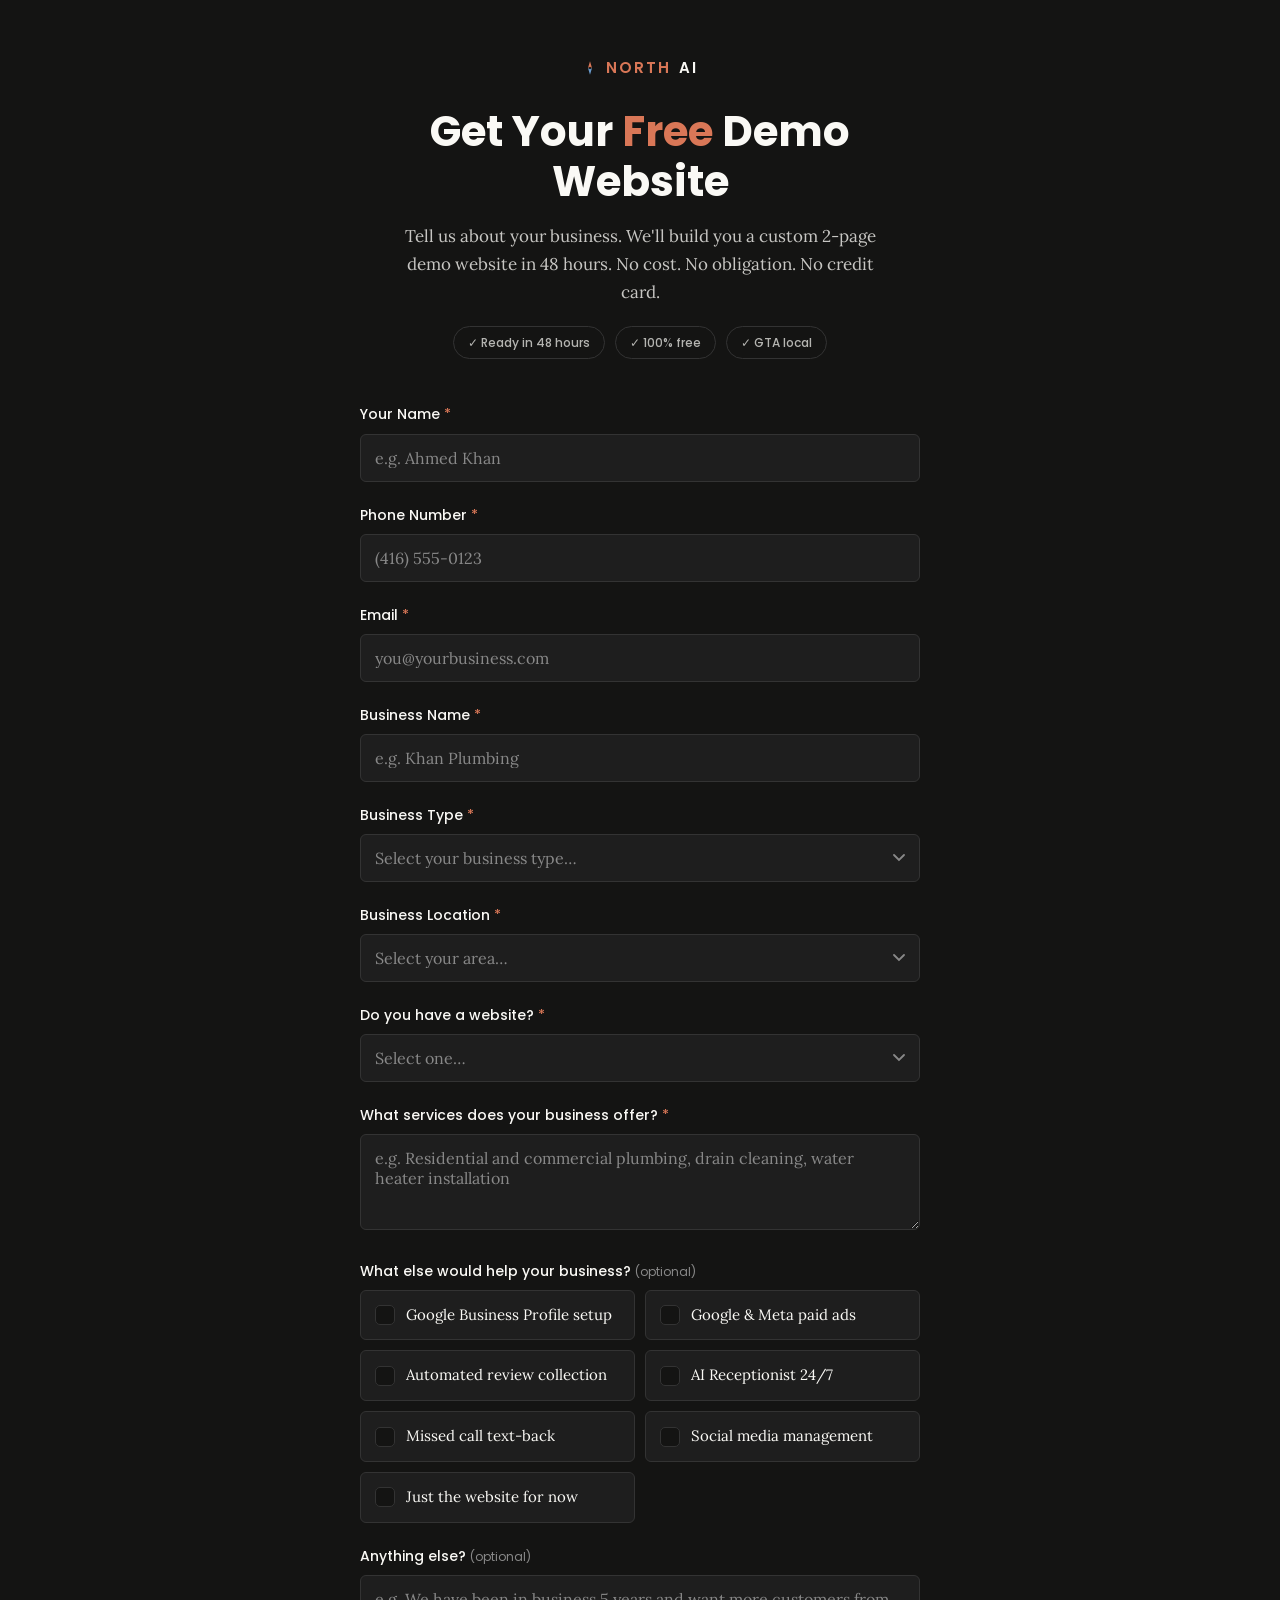
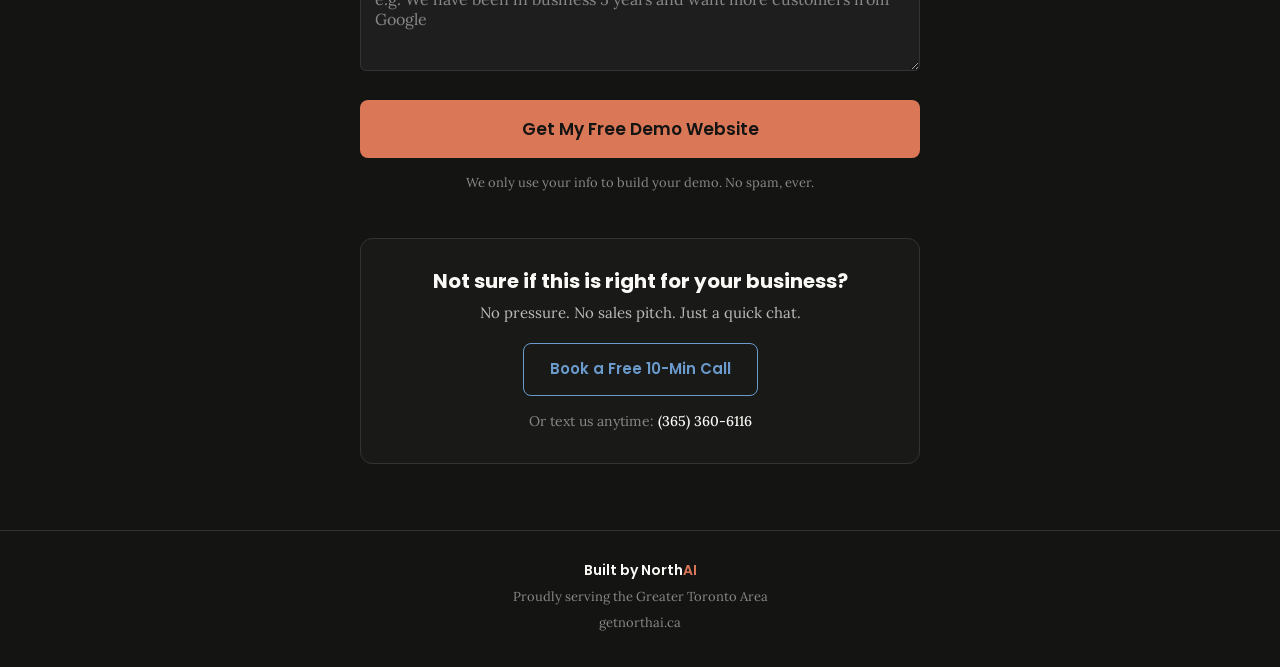
==== demo/index.html @ b4edab4e "Add /demo lead capture page for GTA businesses Co-Authored-By: Claude Opus 5 <noreply@anthropic.com>" ====
<!DOCTYPE html>
<html lang="en-CA">
<head>
<meta charset="UTF-8">
<meta name="viewport" content="width=device-width, initial-scale=1.0">
<title>Free Demo Website for GTA Businesses | NorthAI</title>
<meta name="description" content="Get a free 2-page demo website for your local business in 48 hours. SEO and AI search optimized. No cost, no obligation. NorthAI serves the Greater Toronto Area.">
<link rel="canonical" href="https://getnorthai.ca/demo">
<meta name="theme-color" content="#141413">
<link rel="icon" href="../favicon.svg" type="image/svg+xml">

<!-- Open Graph -->
<meta property="og:title" content="Free Demo Website for GTA Businesses | NorthAI">
<meta property="og:description" content="Get a free 2-page demo website for your local business in 48 hours. No cost, no obligation, no credit card.">
<meta property="og:type" content="website">
<meta property="og:url" content="https://getnorthai.ca/demo">
<meta property="og:locale" content="en_CA">

<!-- LocalBusiness schema -->
<script type="application/ld+json">
{
  "@context": "https://schema.org",
  "@type": "LocalBusiness",
  "name": "NorthAI",
  "description": "Digital agency building websites and AI automation for small businesses in the Greater Toronto Area.",
  "url": "https://getnorthai.ca",
  "telephone": "+1-365-360-6116",
  "areaServed": {
    "@type": "Place",
    "name": "Greater Toronto Area, Ontario, Canada"
  },
  "priceRange": "$$",
  "sameAs": ["https://getnorthai.ca"]
}
</script>

<link rel="preconnect" href="https://fonts.googleapis.com">
<link rel="preconnect" href="https://fonts.gstatic.com" crossorigin>
<link rel="stylesheet" href="https://fonts.googleapis.com/css2?family=Poppins:wght@500;600;700&family=Lora:ital,wght@0,400;0,500;1,400&display=swap">

<style>
:root{
  --bg:#141413;
  --text:#faf9f5;
  --accent:#d97757;
  --accent-2:#6a9bcc;
  --green:#788c5d;
  --input-bg:#1e1e1e;
  --input-border:#333333;
  --placeholder:#888888;
  --error:#e05d5d;
  --r-input:6px;
  --r-btn:8px;
}
*{box-sizing:border-box;margin:0;padding:0}
html{scroll-behavior:smooth}
body{
  background:var(--bg);
  color:var(--text);
  font-family:"Lora",Georgia,serif;
  font-size:16px;
  line-height:1.65;
  -webkit-font-smoothing:antialiased;
}
h1,h2,h3{font-family:"Poppins",system-ui,sans-serif;line-height:1.2}
a{color:var(--accent-2)}

.wrap{max-width:600px;margin:0 auto;padding:0 20px}

/* ===== Hero ===== */
.hero{padding:56px 0 36px;text-align:center}
.brand{
  display:inline-flex;align-items:center;gap:8px;
  font-family:"Poppins",sans-serif;font-weight:600;font-size:15px;
  letter-spacing:.14em;text-transform:uppercase;color:var(--accent);
  margin-bottom:26px;
}
.brand svg{flex:0 0 auto}
.hero h1{font-size:clamp(30px,7vw,42px);font-weight:700;margin-bottom:14px}
.hero h1 em{color:var(--accent);font-style:normal}
.hero .sub{color:rgba(250,249,245,.78);font-size:17px;max-width:46ch;margin:0 auto}
.badges{display:flex;justify-content:center;gap:10px;flex-wrap:wrap;margin-top:20px}
.badge{
  font-family:"Poppins",sans-serif;font-size:12px;font-weight:500;
  border:1px solid var(--input-border);border-radius:999px;
  padding:6px 14px;color:rgba(250,249,245,.7);
}

/* ===== Form ===== */
.form-card{padding:8px 0 10px}
.field{margin-bottom:22px}
label{
  display:block;font-family:"Poppins",sans-serif;font-weight:500;
  font-size:14px;margin-bottom:7px;
}
label .req{color:var(--accent)}
label .opt{color:var(--placeholder);font-weight:400;font-size:12px}
input[type=text],input[type=tel],input[type=email],select,textarea{
  width:100%;background:var(--input-bg);border:1px solid var(--input-border);
  border-radius:var(--r-input);color:var(--text);
  font-family:"Lora",serif;font-size:16px;padding:13px 14px;
  transition:border-color .25s ease,box-shadow .25s ease;
  appearance:none;-webkit-appearance:none;
}
select{
  background-image:url("data:image/svg+xml,%3Csvg xmlns='http://www.w3.org/2000/svg' width='12' height='8'%3E%3Cpath d='M1 1l5 5 5-5' stroke='%23888888' stroke-width='1.8' fill='none' stroke-linecap='round'/%3E%3C/svg%3E");
  background-repeat:no-repeat;background-position:right 14px center;
  padding-right:38px;cursor:pointer;
}
select:invalid{color:var(--placeholder)}
select option{color:var(--text);background:var(--input-bg)}
textarea{min-height:96px;resize:vertical}
::placeholder{color:var(--placeholder);opacity:1}
input:focus,select:focus,textarea:focus{
  outline:none;border-color:var(--accent);
  box-shadow:0 0 0 3px rgba(217,119,87,.22);
}
.field.invalid input,.field.invalid select,.field.invalid textarea{border-color:var(--error)}
.err{
  display:none;color:var(--error);font-size:13px;margin-top:6px;
  font-family:"Poppins",sans-serif;
}
.field.invalid .err{display:block}

/* checkboxes */
.checks{display:grid;grid-template-columns:1fr;gap:10px}
.check{
  display:flex;align-items:center;gap:11px;cursor:pointer;
  background:var(--input-bg);border:1px solid var(--input-border);
  border-radius:var(--r-input);padding:12px 14px;
  transition:border-color .2s ease;
  font-family:"Lora",serif;font-size:15px;font-weight:400;margin-bottom:0;
}
.check:hover{border-color:#4a4a4a}
.check input{position:absolute;opacity:0;pointer-events:none}
.check .box{
  flex:0 0 auto;width:20px;height:20px;border-radius:5px;
  border:1.5px solid var(--input-border);background:var(--bg);
  display:grid;place-items:center;transition:all .2s ease;
}
.check .box svg{opacity:0;transform:scale(.6);transition:all .15s ease}
.check input:checked + .box{background:var(--accent);border-color:var(--accent)}
.check input:checked + .box svg{opacity:1;transform:scale(1)}
.check input:focus-visible + .box{box-shadow:0 0 0 3px rgba(217,119,87,.3)}

/* submit */
.submit-btn{
  width:100%;margin-top:6px;
  background:var(--accent);color:#141413;border:0;border-radius:var(--r-btn);
  font-family:"Poppins",sans-serif;font-weight:600;font-size:17px;
  padding:16px 24px;cursor:pointer;
  display:flex;align-items:center;justify-content:center;gap:10px;
  transition:transform .2s ease,background .2s ease,opacity .2s ease;
}
.submit-btn:hover{transform:translateY(-2px);background:#e08662}
.submit-btn:disabled{opacity:.65;cursor:not-allowed;transform:none}
.spinner{
  width:18px;height:18px;border-radius:50%;flex:0 0 auto;
  border:2.5px solid rgba(20,20,19,.3);border-top-color:#141413;
  animation:spin .7s linear infinite;display:none;
}
.submit-btn.loading .spinner{display:block}
@keyframes spin{to{transform:rotate(360deg)}}
.form-fail{
  display:none;margin-top:14px;padding:13px 16px;border-radius:var(--r-input);
  background:rgba(224,93,93,.12);border:1px solid rgba(224,93,93,.4);
  color:#f3b8b8;font-size:14.5px;
}
.form-fail.show{display:block}
.privacy{margin-top:14px;text-align:center;font-size:13px;color:var(--placeholder)}

/* ===== Thank-you state ===== */
.thanks{display:none;text-align:center;padding:46px 0 30px}
.thanks.show{display:block;animation:fadeUp .5s ease both}
@keyframes fadeUp{from{opacity:0;transform:translateY(16px)}to{opacity:1;transform:none}}
.thanks .tick{
  width:64px;height:64px;border-radius:50%;margin:0 auto 22px;
  background:rgba(120,140,93,.15);border:1.5px solid var(--green);
  display:grid;place-items:center;color:var(--green);
}
.thanks h2{font-size:30px;margin-bottom:12px}
.thanks p{color:rgba(250,249,245,.8);margin-bottom:6px}
.thanks .txt{margin-top:16px;font-family:"Poppins",sans-serif;font-size:14px}
.thanks .txt a{color:var(--accent);text-decoration:none;font-weight:600}

/* ===== No-pressure section ===== */
.chat{
  margin:44px 0 0;padding:30px 24px;text-align:center;
  border:1px solid var(--input-border);border-radius:12px;background:#191918;
}
.chat h2{font-size:20px;margin-bottom:8px}
.chat p{color:rgba(250,249,245,.72);font-size:15px}
.chat .call-btn{
  display:inline-block;margin-top:18px;
  background:transparent;color:var(--accent-2);
  border:1.5px solid var(--accent-2);border-radius:var(--r-btn);
  font-family:"Poppins",sans-serif;font-weight:600;font-size:15px;
  padding:13px 26px;text-decoration:none;
  transition:all .2s ease;
}
.chat .call-btn:hover{background:rgba(106,155,204,.12);transform:translateY(-2px)}
.chat .sms{margin-top:14px;font-size:14px;color:var(--placeholder)}
.chat .sms a{color:var(--text);text-decoration:none;font-weight:500}

/* ===== Footer ===== */
footer{
  margin-top:56px;padding:28px 20px 34px;text-align:center;
  border-top:1px solid var(--input-border);
}
footer .f-brand{font-family:"Poppins",sans-serif;font-weight:600;font-size:14px;color:var(--text)}
footer .f-brand span{color:var(--accent)}
footer p{font-size:13px;color:var(--placeholder);margin-top:4px}
footer a{color:var(--placeholder);text-decoration:none}
footer a:hover{color:var(--accent)}

@media (min-width:520px){
  .checks{grid-template-columns:1fr 1fr}
}
</style>
</head>
<body>

<main>
  <!-- ===== HERO ===== -->
  <header class="hero">
    <div class="wrap">
      <span class="brand" aria-label="NorthAI">
        <svg width="16" height="16" viewBox="0 0 24 24" fill="none" aria-hidden="true">
          <polygon points="12,2 15,12 12,10 9,12" fill="#d97757"/>
          <polygon points="12,22 9,12 12,14 15,12" fill="#6a9bcc"/>
        </svg>
        North<span style="color:var(--text)">AI</span>
      </span>
      <h1>Get Your <em>Free</em> Demo Website</h1>
      <p class="sub">Tell us about your business. We'll build you a custom 2-page demo website in 48 hours. No cost. No obligation. No credit card.</p>
      <div class="badges" aria-hidden="true">
        <span class="badge">✓ Ready in 48 hours</span>
        <span class="badge">✓ 100% free</span>
        <span class="badge">✓ GTA local</span>
      </div>
    </div>
  </header>

  <!-- ===== FORM ===== -->
  <section class="form-card" aria-label="Demo website request form">
    <div class="wrap">
      <form id="demoForm" novalidate>

        <div class="field" data-name="name">
          <label for="f-name">Your Name <span class="req" aria-hidden="true">*</span></label>
          <input type="text" id="f-name" name="name" required placeholder="e.g. Ahmed Khan" autocomplete="name">
          <p class="err" role="alert">Please enter your name.</p>
        </div>

        <div class="field" data-name="phone">
          <label for="f-phone">Phone Number <span class="req" aria-hidden="true">*</span></label>
          <input type="tel" id="f-phone" name="phone" required placeholder="(416) 555-0123" autocomplete="tel" inputmode="tel">
          <p class="err" role="alert">Please enter a valid phone number.</p>
        </div>

        <div class="field" data-name="email">
          <label for="f-email">Email <span class="req" aria-hidden="true">*</span></label>
          <input type="email" id="f-email" name="email" required placeholder="you@yourbusiness.com" autocomplete="email" inputmode="email">
          <p class="err" role="alert">Please enter a valid email address.</p>
        </div>

        <div class="field" data-name="business_name">
          <label for="f-bname">Business Name <span class="req" aria-hidden="true">*</span></label>
          <input type="text" id="f-bname" name="business_name" required placeholder="e.g. Khan Plumbing" autocomplete="organization">
          <p class="err" role="alert">Please enter your business name.</p>
        </div>

        <div class="field" data-name="business_type">
          <label for="f-btype">Business Type <span class="req" aria-hidden="true">*</span></label>
          <select id="f-btype" name="business_type" required>
            <option value="" selected disabled>Select your business type…</option>
            <option>Restaurant/Café</option>
            <option>Salon/Barbershop</option>
            <option>Spa/Aesthetics</option>
            <option>Contractor/Renovation</option>
            <option>Plumber</option>
            <option>Electrician</option>
            <option>HVAC</option>
            <option>Cleaning Service</option>
            <option>Landscaping/Snow Removal</option>
            <option>Auto Repair/Body Shop</option>
            <option>Car Detailing</option>
            <option>Dental Clinic</option>
            <option>Physiotherapy/Chiropractic</option>
            <option>Pharmacy</option>
            <option>Real Estate Agent</option>
            <option>Accounting/Tax</option>
            <option>Immigration Consultant</option>
            <option>Lawyer/Paralegal</option>
            <option>Tutoring/Driving School</option>
            <option>Grocery/Convenience</option>
            <option>Pet Grooming/Veterinary</option>
            <option>Bakery/Catering</option>
            <option>Florist</option>
            <option>Dry Cleaner/Tailor</option>
            <option>Photography/Videography</option>
            <option>Gym/Fitness Studio</option>
            <option>Other</option>
          </select>
          <p class="err" role="alert">Please select your business type.</p>
        </div>

        <div class="field" data-name="location">
          <label for="f-loc">Business Location <span class="req" aria-hidden="true">*</span></label>
          <select id="f-loc" name="location" required>
            <option value="" selected disabled>Select your area…</option>
            <option>Rexdale</option>
            <option>Etobicoke</option>
            <option>North York</option>
            <option>Scarborough</option>
            <option>Downtown Toronto</option>
            <option>East York</option>
            <option>York</option>
            <option>Mississauga</option>
            <option>Brampton</option>
            <option>Vaughan</option>
            <option>Markham</option>
            <option>Richmond Hill</option>
            <option>Ajax/Pickering</option>
            <option>Oakville/Burlington</option>
            <option>Hamilton</option>
            <option>Other GTA Area</option>
          </select>
          <p class="err" role="alert">Please select your location.</p>
        </div>

        <div class="field" data-name="has_website">
          <label for="f-web">Do you have a website? <span class="req" aria-hidden="true">*</span></label>
          <select id="f-web" name="has_website" required>
            <option value="" selected disabled>Select one…</option>
            <option>No website at all</option>
            <option>Yes but it is outdated</option>
            <option>Yes but it does not show on Google</option>
            <option>Not sure</option>
          </select>
          <p class="err" role="alert">Please select an option.</p>
        </div>

        <div class="field" data-name="services">
          <label for="f-serv">What services does your business offer? <span class="req" aria-hidden="true">*</span></label>
          <textarea id="f-serv" name="services" required placeholder="e.g. Residential and commercial plumbing, drain cleaning, water heater installation"></textarea>
          <p class="err" role="alert">Please tell us what your business offers.</p>
        </div>

        <div class="field">
          <label id="lbl-interests">What else would help your business? <span class="opt">(optional)</span></label>
          <div class="checks" role="group" aria-labelledby="lbl-interests">
            <label class="check"><input type="checkbox" name="interests" value="Google Business Profile setup"><span class="box"><svg width="11" height="9" viewBox="0 0 12 10" fill="none"><path d="M1 5l3.5 3.5L11 1" stroke="#141413" stroke-width="2.2" stroke-linecap="round" stroke-linejoin="round"/></svg></span>Google Business Profile setup</label>
            <label class="check"><input type="checkbox" name="interests" value="Google and Meta paid ads"><span class="box"><svg width="11" height="9" viewBox="0 0 12 10" fill="none"><path d="M1 5l3.5 3.5L11 1" stroke="#141413" stroke-width="2.2" stroke-linecap="round" stroke-linejoin="round"/></svg></span>Google &amp; Meta paid ads</label>
            <label class="check"><input type="checkbox" name="interests" value="Automated review collection"><span class="box"><svg width="11" height="9" viewBox="0 0 12 10" fill="none"><path d="M1 5l3.5 3.5L11 1" stroke="#141413" stroke-width="2.2" stroke-linecap="round" stroke-linejoin="round"/></svg></span>Automated review collection</label>
            <label class="check"><input type="checkbox" name="interests" value="AI Receptionist 24/7"><span class="box"><svg width="11" height="9" viewBox="0 0 12 10" fill="none"><path d="M1 5l3.5 3.5L11 1" stroke="#141413" stroke-width="2.2" stroke-linecap="round" stroke-linejoin="round"/></svg></span>AI Receptionist 24/7</label>
            <label class="check"><input type="checkbox" name="interests" value="Missed call text-back"><span class="box"><svg width="11" height="9" viewBox="0 0 12 10" fill="none"><path d="M1 5l3.5 3.5L11 1" stroke="#141413" stroke-width="2.2" stroke-linecap="round" stroke-linejoin="round"/></svg></span>Missed call text-back</label>
            <label class="check"><input type="checkbox" name="interests" value="Social media management"><span class="box"><svg width="11" height="9" viewBox="0 0 12 10" fill="none"><path d="M1 5l3.5 3.5L11 1" stroke="#141413" stroke-width="2.2" stroke-linecap="round" stroke-linejoin="round"/></svg></span>Social media management</label>
            <label class="check"><input type="checkbox" name="interests" value="Just the website for now"><span class="box"><svg width="11" height="9" viewBox="0 0 12 10" fill="none"><path d="M1 5l3.5 3.5L11 1" stroke="#141413" stroke-width="2.2" stroke-linecap="round" stroke-linejoin="round"/></svg></span>Just the website for now</label>
          </div>
        </div>

        <div class="field">
          <label for="f-notes">Anything else? <span class="opt">(optional)</span></label>
          <textarea id="f-notes" name="notes" placeholder="e.g. We have been in business 5 years and want more customers from Google"></textarea>
        </div>

        <button type="submit" class="submit-btn" id="submitBtn">
          <span class="spinner" aria-hidden="true"></span>
          <span id="btnText">Get My Free Demo Website</span>
        </button>

        <p class="form-fail" id="formFail" role="alert">
          Something went wrong sending your request. Please text us instead at
          <a href="sms:+13653606116" style="color:#f3b8b8;font-weight:600">(365) 360-6116</a> — we'll take it from there.
        </p>

        <p class="privacy">We only use your info to build your demo. No spam, ever.</p>
      </form>

      <!-- Thank-you state -->
      <div class="thanks" id="thanks" aria-live="polite">
        <div class="tick" aria-hidden="true">
          <svg width="30" height="30" viewBox="0 0 24 24" fill="none" stroke="currentColor" stroke-width="2.2" stroke-linecap="round" stroke-linejoin="round"><path d="M20 6L9 17l-5-5"/></svg>
        </div>
        <h2>You are all set!</h2>
        <p>Your free demo website will be ready in <strong>48 hours</strong>.</p>
        <p>We will send it to your email.</p>
        <p class="txt">Questions? Text us at <a href="sms:+13653606116">(365) 360-6116</a></p>
      </div>

      <!-- No-pressure chat -->
      <div class="chat">
        <h2>Not sure if this is right for your business?</h2>
        <p>No pressure. No sales pitch. Just a quick chat.</p>
        <a class="call-btn" href="https://calendar.app.google/2aLvayTJjVg23mzR7" target="_blank" rel="noopener">Book a Free 10-Min Call</a>
        <p class="sms">Or text us anytime: <a href="sms:+13653606116">(365) 360-6116</a></p>
      </div>
    </div>
  </section>
</main>

<footer>
  <div class="f-brand">Built by North<span>AI</span></div>
  <p>Proudly serving the Greater Toronto Area</p>
  <p><a href="https://getnorthai.ca">getnorthai.ca</a></p>
</footer>

<script>
(function(){
  "use strict";

  /* ⇩ PASTE YOUR FULL GHL WEBHOOK URL HERE ⇩ */
  var GHL_WEBHOOK_URL = "https://services.leadconnectorhq.com/hooks/iuQtTC39dqAU6qwodkSq/webhook-trigger/82";

  var form=document.getElementById('demoForm'),
      thanks=document.getElementById('thanks'),
      btn=document.getElementById('submitBtn'),
      btnText=document.getElementById('btnText'),
      fail=document.getElementById('formFail');

  function fieldWrap(el){ return el.closest('.field'); }

  function validPhone(v){
    var digits=v.replace(/\D/g,'');
    return digits.length>=10 && digits.length<=11;
  }

  function validate(){
    var firstBad=null;
    form.querySelectorAll('.field[data-name]').forEach(function(f){
      var input=f.querySelector('input,select,textarea');
      var ok=true;
      var v=(input.value||'').trim();
      if(input.required && !v) ok=false;
      else if(input.type==='email' && !input.checkValidity()) ok=false;
      else if(input.type==='tel' && !validPhone(v)) ok=false;
      f.classList.toggle('invalid',!ok);
      if(!ok && !firstBad) firstBad=input;
    });
    if(firstBad){ firstBad.focus(); firstBad.scrollIntoView({behavior:'smooth',block:'center'}); }
    return !firstBad;
  }

  // clear error as user fixes a field
  form.addEventListener('input',function(e){
    var f=fieldWrap(e.target);
    if(f && f.classList.contains('invalid')) f.classList.remove('invalid');
  });

  form.addEventListener('submit',function(e){
    e.preventDefault();
    fail.classList.remove('show');
    if(!validate()) return;

    var interests=[];
    form.querySelectorAll('input[name=interests]:checked').forEach(function(c){ interests.push(c.value); });

    var payload={
      name: document.getElementById('f-name').value.trim(),
      phone: document.getElementById('f-phone').value.trim(),
      email: document.getElementById('f-email').value.trim(),
      business_name: document.getElementById('f-bname').value.trim(),
      business_type: document.getElementById('f-btype').value,
      location: document.getElementById('f-loc').value,
      has_website: document.getElementById('f-web').value,
      services: document.getElementById('f-serv').value.trim(),
      interests: interests,
      notes: document.getElementById('f-notes').value.trim(),
      source: "getnorthai.ca/demo",
      submitted_at: new Date().toISOString()
    };

    btn.disabled=true;
    btn.classList.add('loading');
    btnText.textContent='Sending…';

    fetch(GHL_WEBHOOK_URL,{
      method:'POST',
      headers:{'Content-Type':'application/json'},
      body:JSON.stringify(payload)
    }).then(function(res){
      if(!res.ok) throw new Error('HTTP '+res.status);
      form.style.display='none';
      thanks.classList.add('show');
      window.scrollTo({top:0,behavior:'smooth'});
    }).catch(function(){
      btn.disabled=false;
      btn.classList.remove('loading');
      btnText.textContent='Get My Free Demo Website';
      fail.classList.add('show');
    });
  });
})();
</script>
</body>
</html>
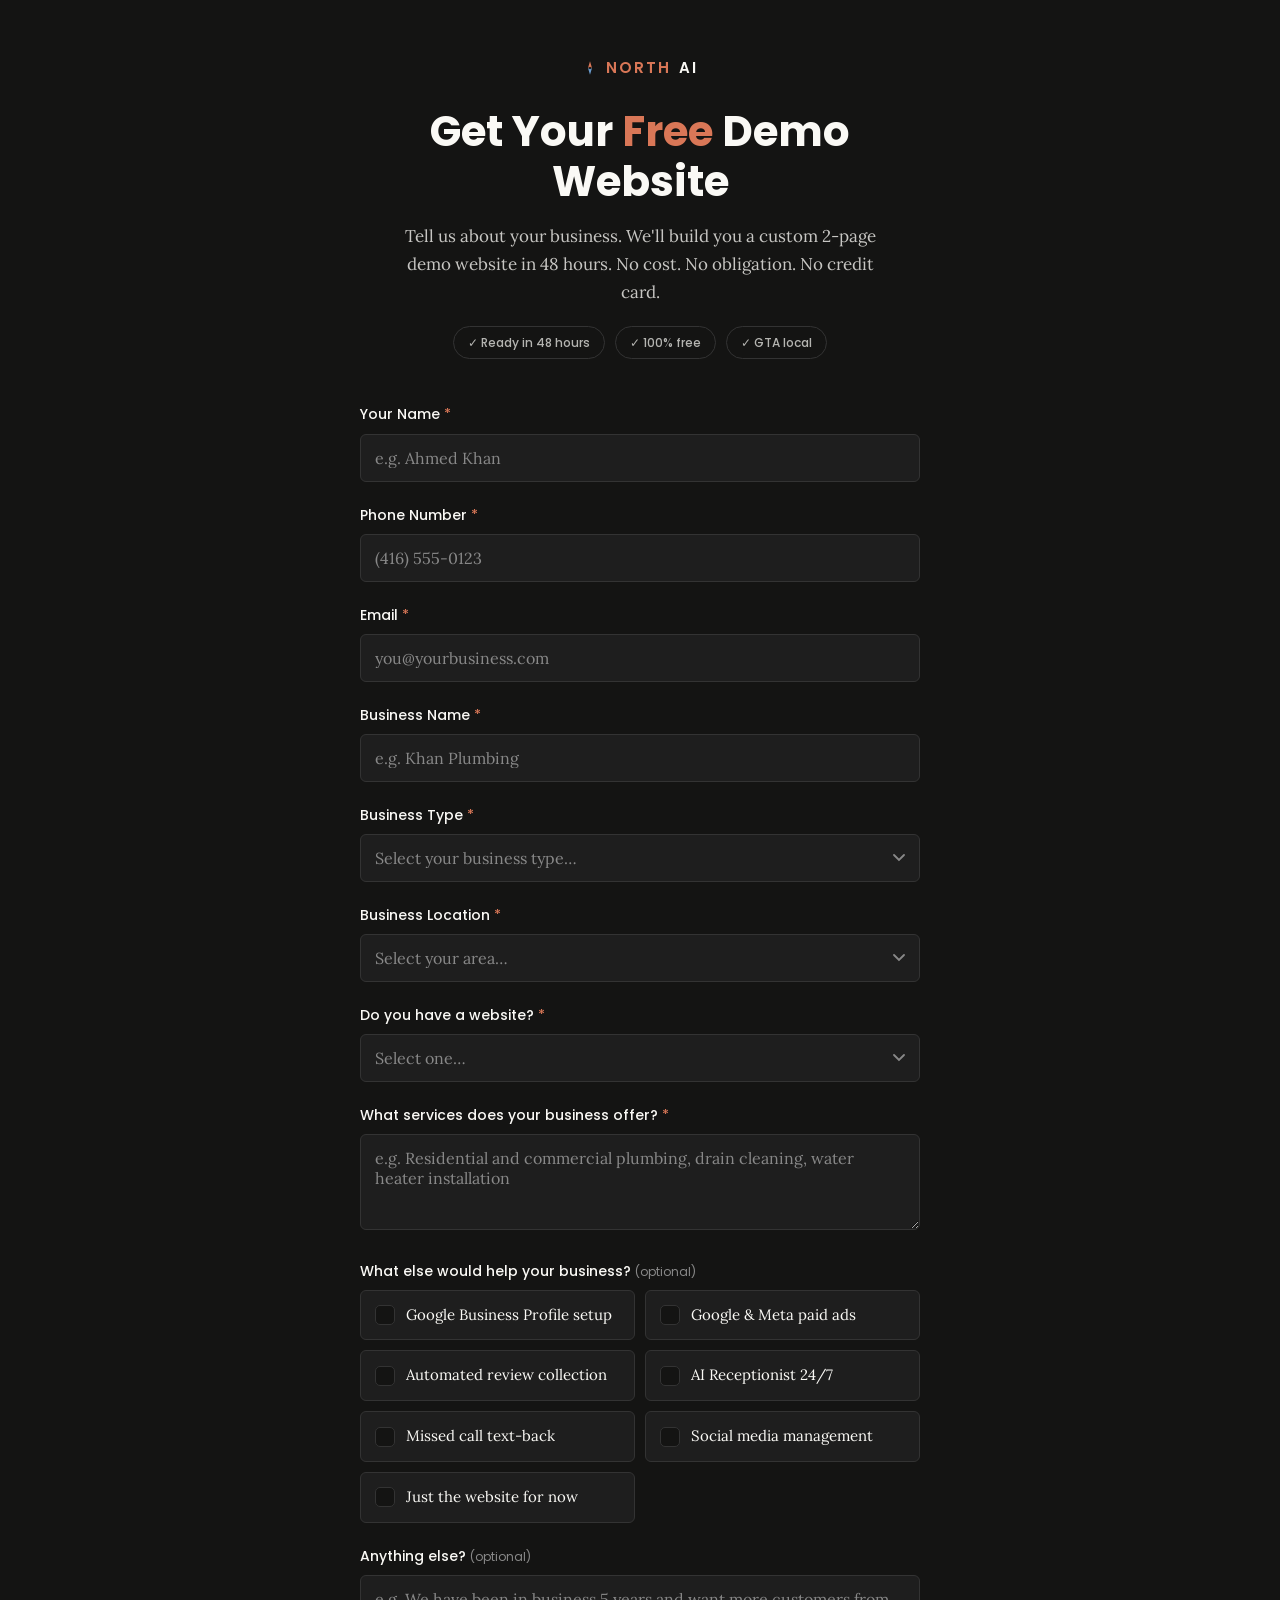
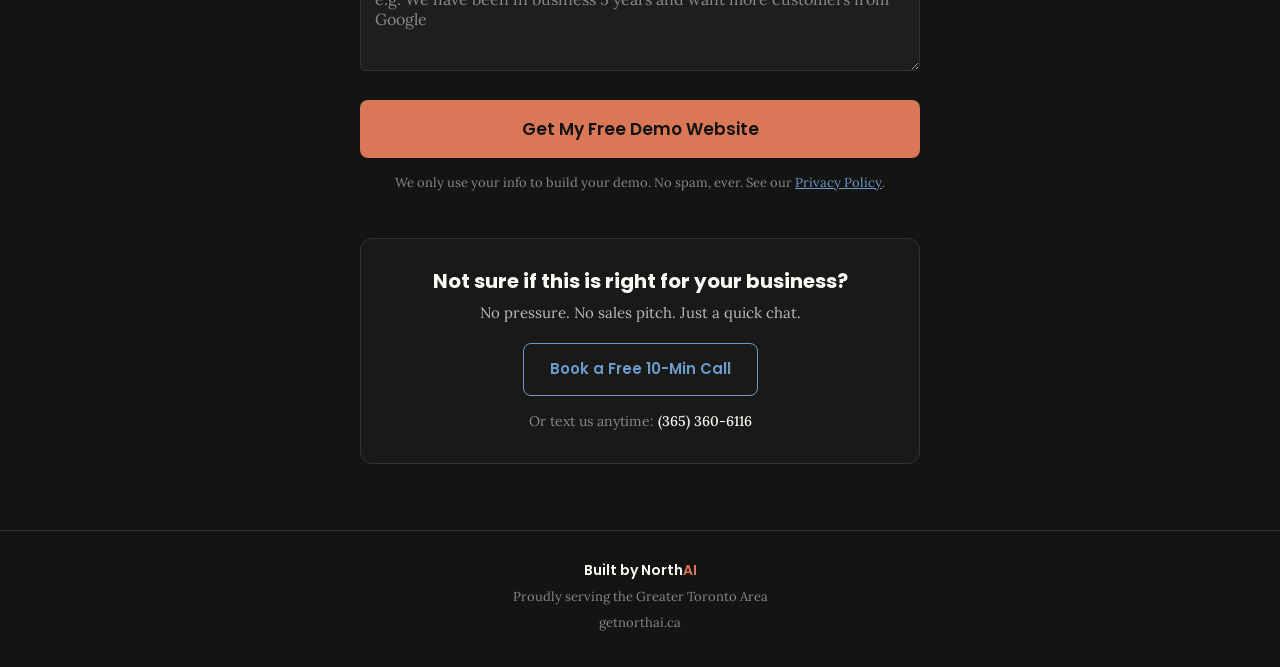
==== commit f9e29d54: "Add privacy policy page and wire up footer and demo form links Co-Authored-By: Claude Opus 5 <norepl" ====
--- a/demo/index.html
+++ b/demo/index.html
@@ -375,7 +375,7 @@
           <a href="sms:+13653606116" style="color:#f3b8b8;font-weight:600">(365) 360-6116</a> — we'll take it from there.
         </p>
 
-        <p class="privacy">We only use your info to build your demo. No spam, ever.</p>
+        <p class="privacy">We only use your info to build your demo. No spam, ever. See our <a href="/privacy" style="color:#6a9bcc;text-decoration:underline">Privacy Policy</a>.</p>
       </form>
 
       <!-- Thank-you state -->
@@ -411,7 +411,7 @@
   "use strict";
 
   /* ⇩ PASTE YOUR FULL GHL WEBHOOK URL HERE ⇩ */
-  var GHL_WEBHOOK_URL = "https://services.leadconnectorhq.com/hooks/iuQtTC39dqAU6qwodkSq/webhook-trigger/82";
+  var GHL_WEBHOOK_URL = "https://services.leadconnectorhq.com/hooks/iuQtTC39dqAU6qwodkSq/webhook-trigger/820d3f6e-8cb4-477d-b8e4-7f13d964b20e";
 
   var form=document.getElementById('demoForm'),
       thanks=document.getElementById('thanks'),
